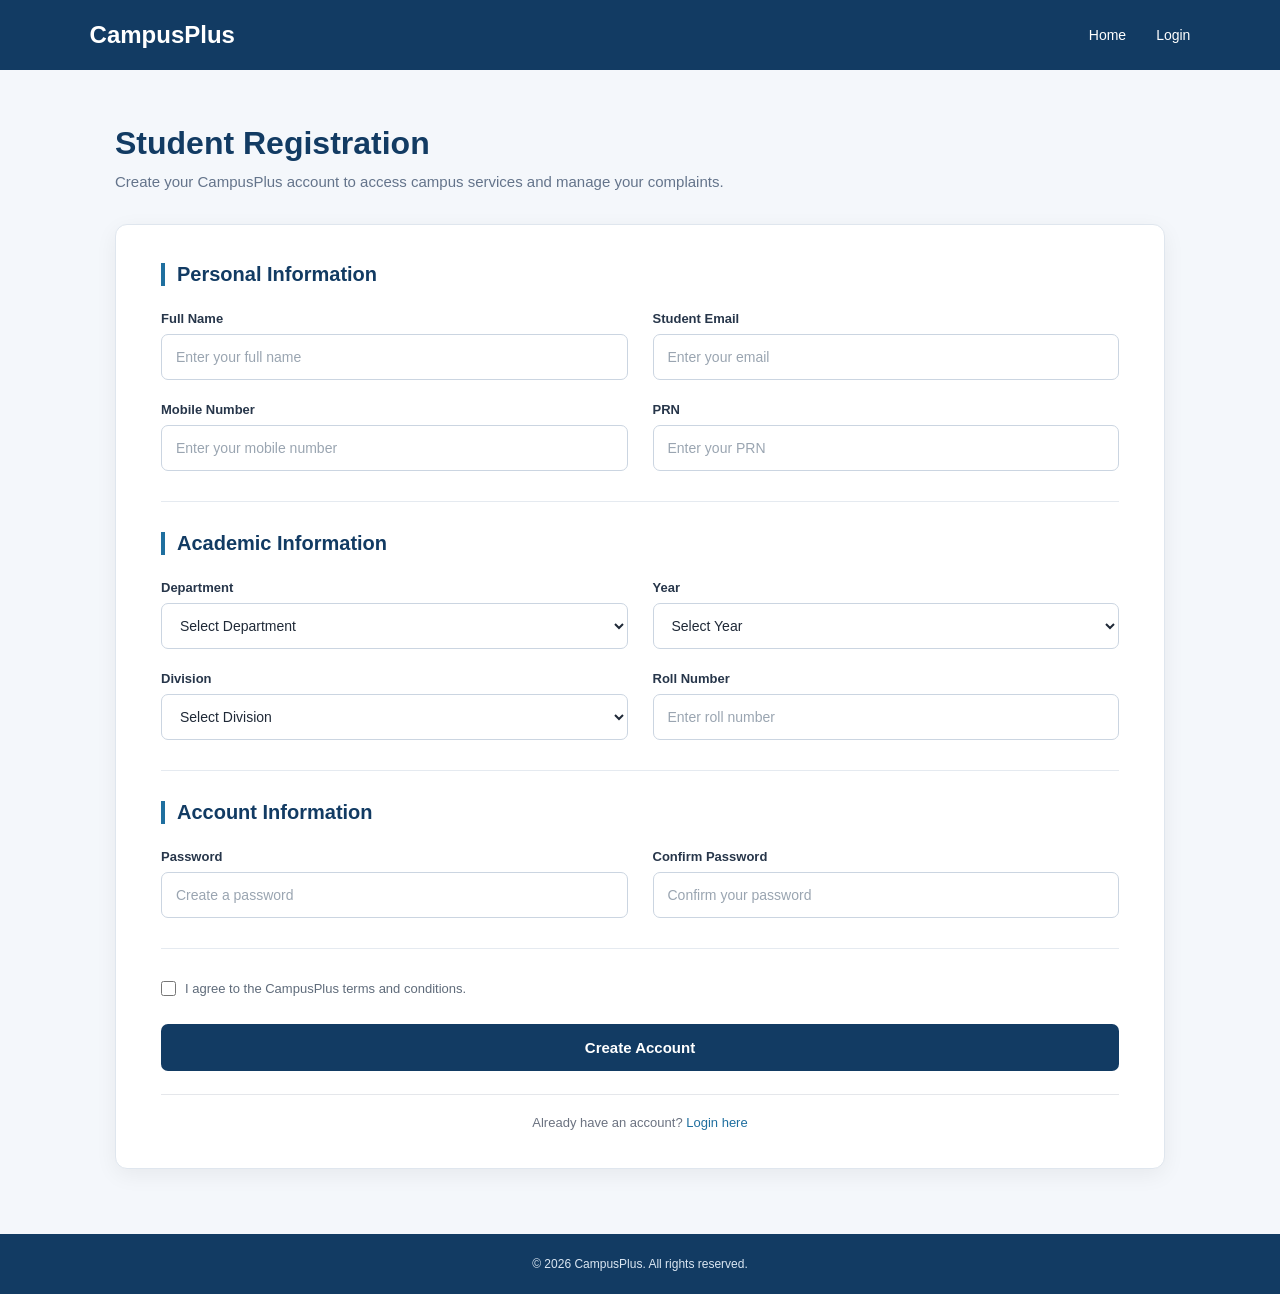
==== frontend/pages/registration.html @ e2291cc0 "added frontend files" ====
<!DOCTYPE html>
<html lang="en">

<head>
    <meta charset="UTF-8">

    <!-- Responsive Design -->
    <meta name="viewport" content="width=device-width, initial-scale=1.0">

    <title>Student Registration | CampusPlus</title>

    <!-- Common CSS -->
    <link rel="stylesheet" href="../css/style.css">

    <!-- Registration Page CSS -->
    <link rel="stylesheet" href="../css/registration.css">
</head>

<body>

    <!-- ================================
         HEADER
         ================================ -->

    <header class="header">
        <div class="header-container">

            <!-- Logo -->
            <div class="logo">
                <h2>CampusPlus</h2>
            </div>

            <!-- Navigation -->
            <nav>
                <ul class="nav-links">
                    <li>
                        <a href="../index.html">Home</a>
                    </li>

                    <li>
                        <a href="login.html">Login</a>
                    </li>
                </ul>
            </nav>

        </div>
    </header>


    <!-- ================================
         REGISTRATION SECTION
         ================================ -->

    <main class="registration-section">

        <div class="registration-container">

            <!-- Page Heading -->
            <div class="registration-heading">
                <h1>Student Registration</h1>

                <p>
                    Create your CampusPlus account to access
                    campus services and manage your complaints.
                </p>
            </div>


            <!-- Registration Form -->
            <div class="registration-card">

                <form id="registrationForm">


                    <!-- ================================
                         PERSONAL INFORMATION
                         ================================ -->

                    <div class="form-section">

                        <h2>Personal Information</h2>

                        <div class="form-row">

                            <!-- Full Name -->
                            <div class="form-group">
                                <label for="fullName">
                                    Full Name
                                </label>

                                <input
                                    type="text"
                                    id="fullName"
                                    name="fullName"
                                    placeholder="Enter your full name"
                                    required
                                >
                            </div>


                            <!-- Email -->
                            <div class="form-group">
                                <label for="email">
                                    Student Email
                                </label>

                                <input
                                    type="email"
                                    id="email"
                                    name="email"
                                    placeholder="Enter your email"
                                    required
                                >
                            </div>

                        </div>


                        <div class="form-row">

                            <!-- Mobile Number -->
                            <div class="form-group">
                                <label for="mobile">
                                    Mobile Number
                                </label>

                                <input
                                    type="tel"
                                    id="mobile"
                                    name="mobile"
                                    placeholder="Enter your mobile number"
                                    maxlength="10"
                                    required
                                >
                            </div>


                            <!-- Student ID -->
                            <div class="form-group">
                                <label for="PRN">
                                    PRN
                                </label>

                                <input
                                    type="text"
                                    id="studentId"
                                    name="studentId"
                                    placeholder="Enter your PRN"
                                    required
                                >
                            </div>

                        </div>

                    </div>


                    <!-- ================================
                         ACADEMIC INFORMATION
                         ================================ -->

                    <div class="form-section">

                        <h2>Academic Information</h2>

                        <div class="form-row">

                            <!-- Department -->
                            <div class="form-group">
                                <label for="department">
                                    Department
                                </label>

                                <select
                                    id="department"
                                    name="department"
                                    required
                                >
                                    <option value="">
                                        Select Department
                                    </option>

                                    <option value="computer">
                                        Computer Engineering
                                    </option>

                                    <option value="Computer Science & Engineering (Data Science)">
                                        Computer Science & Engineering (Data Science)
                                    </option>

                                    <option value="ai-ds">
                                        Artificial Intelligence & Data Science
                                    </option>

                                    <option value="mechanical">
                                        Mechanical Engineering
                                    </option>

                                    <option value="civil">
                                        Civil Engineering
                                    </option>

                                    <option value="electrical">
                                        Electrical Engineering
                                    </option>

                                    <option value="Electronics and Telecommunication">
                                        Electronics and Telecommunication 
                                    </option>

                                    <option value="Information Technology">
                                        Information Technology
                                    </option>

                                    <option value="Artificial Intelligence and Machine Learning">
                                        Artificial Intelligence and Machine Learning
                                    </option>

                                    <option value="Applied Science and Humanities">
                                        Applied Science and Humanities
                                    </option>

                                </select>
                            </div>


                            <!-- Year -->
                            <div class="form-group">
                                <label for="year">
                                    Year
                                </label>

                                <select
                                    id="year"
                                    name="year"
                                    required
                                >
                                    <option value="">
                                        Select Year
                                    </option>

                                    <option value="first">
                                        First Year
                                    </option>

                                    <option value="second">
                                        Second Year
                                    </option>

                                    <option value="third">
                                        Third Year
                                    </option>

                                    <option value="fourth">
                                        Fourth Year
                                    </option>
                                </select>
                            </div>

                        </div>


                        <div class="form-row">

                            <!-- Division -->
                            <div class="form-group">
                                <label for="division">
                                    Division
                                </label>

                                <select
                                    id="division"
                                    name="division"
                                    required
                                >
                                    <option value="">
                                        Select Division
                                    </option>

                                    <option value="A">
                                        A
                                    </option>

                                    <option value="B">
                                        B
                                    </option>

                                    <option value="C">
                                        C
                                    </option>

                            
                                </select>
                            </div>


                            <!-- Roll Number -->
                            <div class="form-group">
                                <label for="rollNumber">
                                    Roll Number
                                </label>

                                <input
                                    type="number"
                                    id="rollNumber"
                                    name="rollNumber"
                                    placeholder="Enter roll number"
                                    min="1"
                                    required
                                >
                            </div>

                        </div>

                    </div>


                    <!-- ================================
                         ACCOUNT INFORMATION
                         ================================ -->

                    <div class="form-section">

                        <h2>Account Information</h2>

                        <div class="form-row">

                            <!-- Password -->
                            <div class="form-group">
                                <label for="password">
                                    Password
                                </label>

                                <input
                                    type="password"
                                    id="password"
                                    name="password"
                                    placeholder="Create a password"
                                    required
                                >
                            </div>


                            <!-- Confirm Password -->
                            <div class="form-group">
                                <label for="confirmPassword">
                                    Confirm Password
                                </label>

                                <input
                                    type="password"
                                    id="confirmPassword"
                                    name="confirmPassword"
                                    placeholder="Confirm your password"
                                    required
                                >
                            </div>

                        </div>

                    </div>


                    <!-- ================================
                         TERMS
                         ================================ -->

                    <div class="terms-group">

                        <label class="checkbox-label">

                            <input
                                type="checkbox"
                                id="terms"
                                name="terms"
                                required
                            >

                            <span>
                                I agree to the CampusPlus terms
                                and conditions.
                            </span>

                        </label>

                    </div>


                    <!-- ================================
                         SUBMIT BUTTON
                         ================================ -->

                    <div class="form-submit">

                        <button
                            type="submit"
                            class="btn-primary"
                        >
                            Create Account
                        </button>

                    </div>


                    <!-- Login Link -->

                    <p class="login-link">
                        Already have an account?
                        <a href="login.html">Login here</a>
                    </p>

                </form>

            </div>

        </div>

    </main>


    <!-- ================================
         FOOTER
         ================================ -->

    <footer class="footer">

        <p>
            &copy; 2026 CampusPlus. All rights reserved.
        </p>

    </footer>


    <!-- Registration JavaScript -->
    <script src="../js/registration.js"></script>

</body>

</html>
---- frontend/css/registration.css ----
* {
    margin: 0;
    padding: 0;
    box-sizing: border-box;
}

body {
    min-height: 100vh;
    background: #f4f7fb;
    color: #1f2937;
    font-family: "Roboto", sans-serif;
}

/* ================================
   HEADER
   ================================ */

.header {
    height: 70px;
    background: #123b63;
}

.header-container {
    width: 86%;
    height: 100%;
    margin: auto;
    display: flex;
    align-items: center;
    justify-content: space-between;
}

.logo h2 {
    color: white;
    font-family: "Poppins", sans-serif;
    font-size: 24px;
    font-weight: 700;
}

.nav-links {
    display: flex;
    align-items: center;
    gap: 30px;
    list-style: none;
    margin: 0;
    padding: 0;
}

.nav-links a {
    color: white;
    text-decoration: none;
    font-family: "Poppins", sans-serif;
    font-size: 14px;
    font-weight: 500;
}

.nav-links a:hover {
    text-decoration: underline;
}

/* ================================
   REGISTRATION SECTION
   ================================ */

.registration-section {
    padding: 55px 20px 65px;
}

.registration-container {
    width: 90%;
    max-width: 1050px;
    margin: auto;
}

/* Page Heading */

.registration-heading {
    margin-bottom: 30px;
}

.registration-heading h1 {
    color: #123b63;
    font-family: "Poppins", sans-serif;
    font-size: 32px;
    font-weight: 700;
    margin-bottom: 8px;
}

.registration-heading p {
    max-width: 650px;
    color: #64748b;
    font-size: 15px;
    line-height: 1.6;
}

/* ================================
   REGISTRATION CARD
   ================================ */

.registration-card {
    width: 100%;
    background: white;
    border: 1px solid #dfe6ee;
    border-radius: 12px;
    padding: 38px 45px;
    box-shadow: 0 6px 22px rgba(0, 0, 0, 0.06);
}

/* ================================
   FORM SECTIONS
   ================================ */

.form-section {
    padding-bottom: 30px;
    margin-bottom: 30px;
    border-bottom: 1px solid #e5eaf0;
}

.form-section:last-of-type {
    margin-bottom: 25px;
}

.form-section h2 {
    color: #123b63;
    font-family: "Poppins", sans-serif;
    font-size: 20px;
    font-weight: 600;
    margin-bottom: 25px;
    padding-left: 12px;
    border-left: 4px solid #1f6f9f;
}

/* Two-column rows */

.form-row {
    display: grid;
    grid-template-columns: 1fr 1fr;
    gap: 25px;
    margin-bottom: 22px;
}

.form-row:last-child {
    margin-bottom: 0;
}

/* ================================
   FORM FIELDS
   ================================ */

.form-group {
    display: flex;
    flex-direction: column;
}

.form-group label {
    color: #27364a;
    font-family: "Poppins", sans-serif;
    font-size: 13px;
    font-weight: 600;
    margin-bottom: 8px;
}

.form-group input,
.form-group select {
    width: 100%;
    height: 46px;
    padding: 0 14px;
    border: 1px solid #cbd5e1;
    border-radius: 7px;
    background: white;
    color: #1f2937;
    font-family: "Roboto", sans-serif;
    font-size: 14px;
    outline: none;
    transition: border-color 0.2s ease;
}

.form-group input::placeholder {
    color: #9aa5b1;
}

.form-group input:focus,
.form-group select:focus {
    border-color: #1f6f9f;
}

/* ================================
   TERMS
   ================================ */

.terms-group {
    margin: 5px 0 25px;
}

.checkbox-label {
    display: flex;
    align-items: center;
    gap: 9px;
    color: #5f6b7a;
    font-size: 13px;
    line-height: 1.5;
    cursor: pointer;
}

.checkbox-label input {
    width: 15px;
    height: 15px;
    cursor: pointer;
}

/* ================================
   SUBMIT BUTTON
   ================================ */

.form-submit {
    margin-top: 5px;
}

.btn-primary {
    width: 100%;
    height: 47px;
    border: none;
    border-radius: 7px;
    background: #123b63;
    color: white;
    font-family: "Poppins", sans-serif;
    font-size: 15px;
    font-weight: 600;
    cursor: pointer;
    transition: background 0.2s ease;
}

.btn-primary:hover {
    background: #0d2f4f;
}

/* ================================
   LOGIN LINK
   ================================ */

.login-link {
    text-align: center;
    margin-top: 23px;
    padding-top: 20px;
    border-top: 1px solid #e5e7eb;
    color: #6b7280;
    font-size: 13px;
}

.login-link a {
    color: #1f6f9f;
    text-decoration: none;
    font-weight: 500;
}

.login-link a:hover {
    text-decoration: underline;
}

/* ================================
   FOOTER
   ================================ */

.footer {
    min-height: 60px;
    display: flex;
    justify-content: center;
    align-items: center;
    background: #123b63;
    color: #dbe7f3;
    font-size: 12px;
    text-align: center;
}

/* ================================
   RESPONSIVE
   ================================ */

@media (max-width: 700px) {

    .registration-section {
        padding: 40px 15px;
    }

    .registration-container {
        width: 100%;
    }

    .registration-heading h1 {
        font-size: 27px;
    }

    .registration-card {
        padding: 30px 25px;
    }

    .form-row {
        grid-template-columns: 1fr;
        gap: 20px;
        margin-bottom: 20px;
    }

    .header-container {
        width: 90%;
    }

    .nav-links {
        gap: 18px;
    }
}

@media (max-width: 450px) {

    .header {
        height: 65px;
    }

    .logo h2 {
        font-size: 21px;
    }

    .nav-links {
        gap: 12px;
    }

    .nav-links a {
        font-size: 13px;
    }

    .registration-heading h1 {
        font-size: 24px;
    }

    .registration-card {
        padding: 25px 18px;
    }

    .form-section h2 {
        font-size: 18px;
    }
}
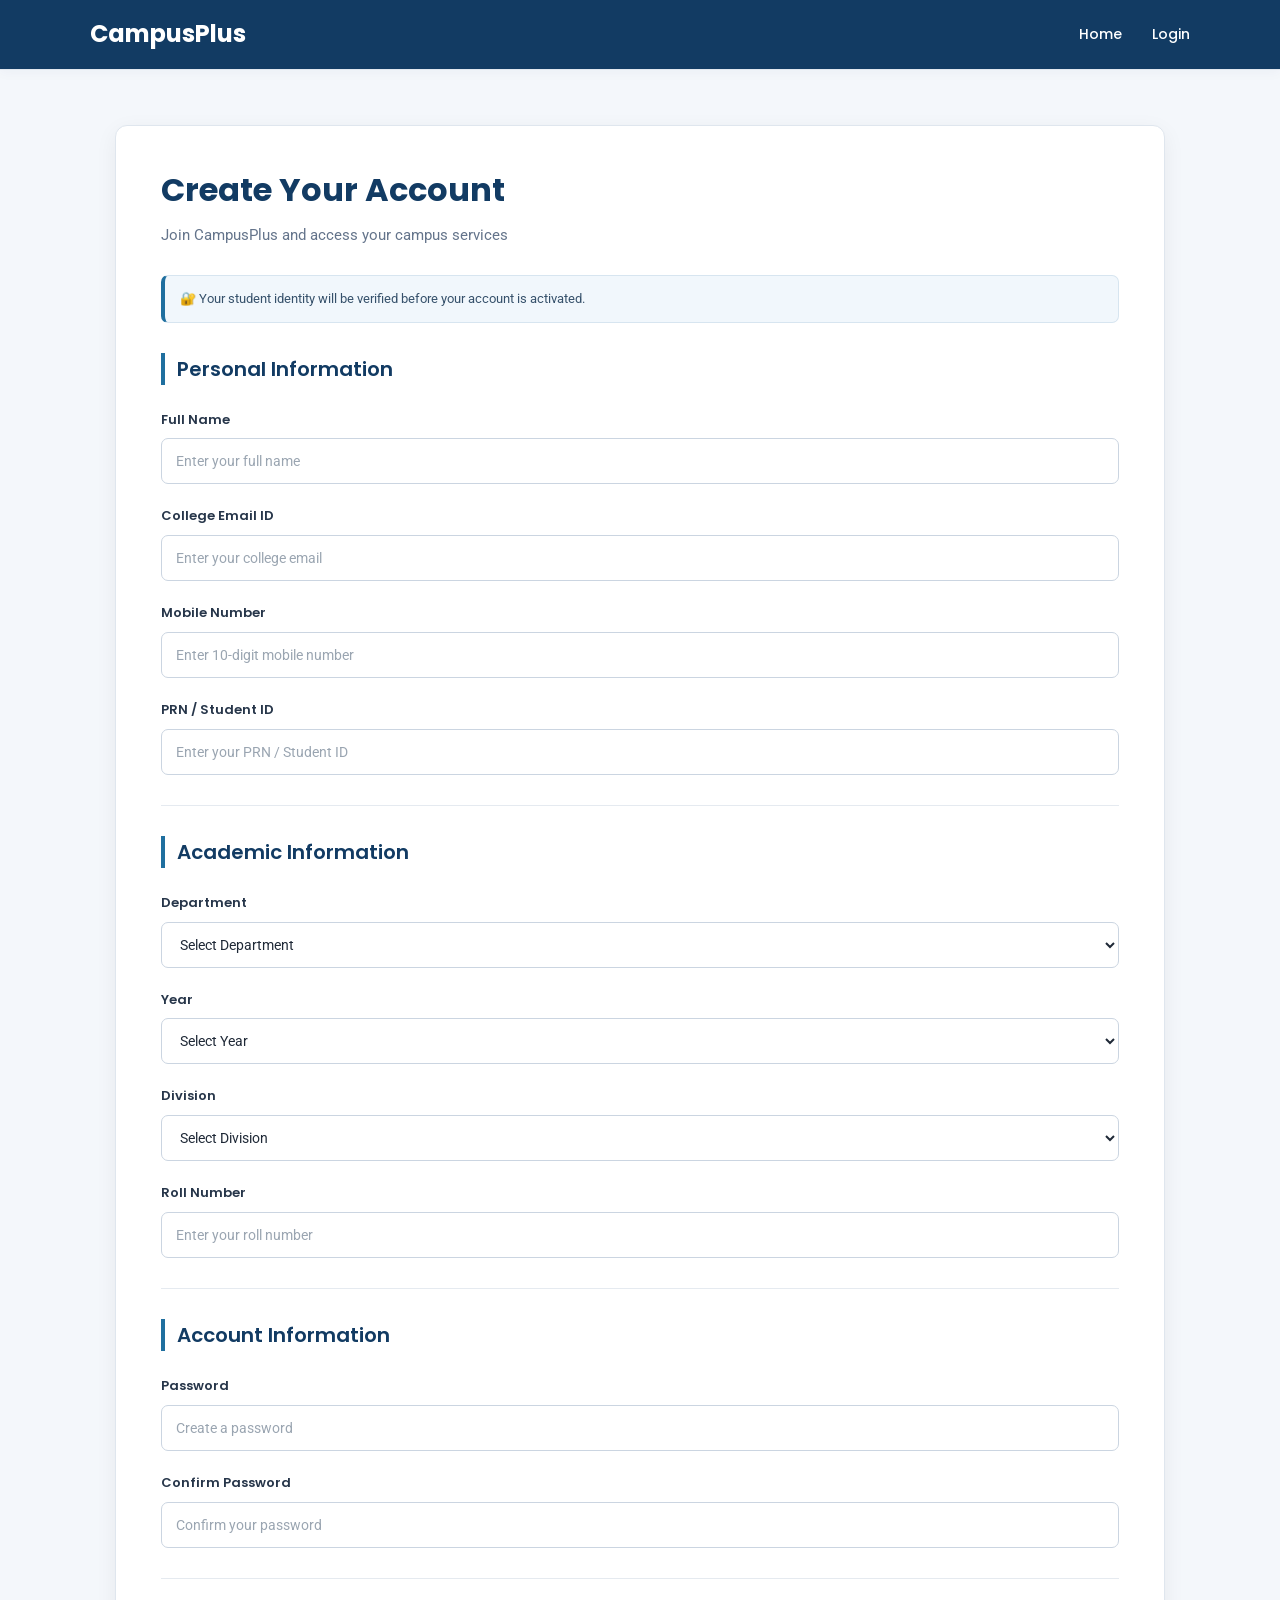
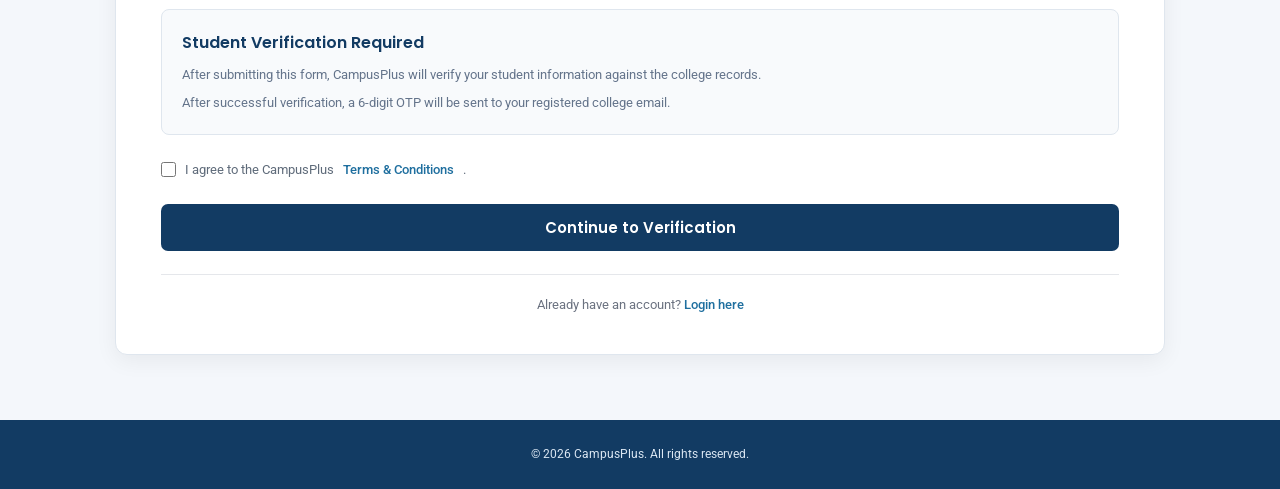
==== commit 59805903: "Updated verification" ====
--- a/frontend/pages/registration.html
+++ b/frontend/pages/registration.html
@@ -1,439 +1,316 @@
+
 <!DOCTYPE html>
 <html lang="en">
 
 <head>
     <meta charset="UTF-8">
-
-    <!-- Responsive Design -->
     <meta name="viewport" content="width=device-width, initial-scale=1.0">
 
-    <title>Student Registration | CampusPlus</title>
-
-    <!-- Common CSS -->
+    <title>Registration | CampusPlus</title>
+
     <link rel="stylesheet" href="../css/style.css">
-
-    <!-- Registration Page CSS -->
     <link rel="stylesheet" href="../css/registration.css">
+
+    <link
+        href="https://fonts.googleapis.com/css2?family=Poppins:wght@400;500;600;700&family=Roboto:wght@400;500&display=swap"
+        rel="stylesheet">
 </head>
 
 <body>
 
-    <!-- ================================
-         HEADER
-         ================================ -->
-
+    <!-- Header -->
     <header class="header">
-        <div class="header-container">
-
-            <!-- Logo -->
-            <div class="logo">
-                <h2>CampusPlus</h2>
+        <div class="logo">
+            <a href="home.html">CampusPlus</a>
+        </div>
+
+        <nav>
+            <a href="home.html">Home</a>
+            <a href="login.html">Login</a>
+        </nav>
+    </header>
+
+
+    <!-- Registration Section -->
+    <main class="registration-container">
+
+        <div class="registration-card">
+
+            <div class="registration-header">
+                <h1>Create Your Account</h1>
+                <p>Join CampusPlus and access your campus services</p>
             </div>
 
-            <!-- Navigation -->
-            <nav>
-                <ul class="nav-links">
-                    <li>
-                        <a href="../index.html">Home</a>
-                    </li>
-
-                    <li>
-                        <a href="login.html">Login</a>
-                    </li>
-                </ul>
-            </nav>
+            <div class="verification-note">
+                🔐 Your student identity will be verified before your account is activated.
+            </div>
+
+
+            <form id="registrationForm">
+
+                <!-- Personal Information -->
+                <section class="form-section">
+
+                    <h2>Personal Information</h2>
+
+                    <div class="form-group">
+                        <label for="fullName">Full Name</label>
+                        <input
+                            type="text"
+                            id="fullName"
+                            name="fullName"
+                            placeholder="Enter your full name"
+                            required>
+                    </div>
+
+                    <div class="form-group">
+                        <label for="email">College Email ID</label>
+                        <input
+                            type="email"
+                            id="email"
+                            name="email"
+                            placeholder="Enter your college email"
+                            required>
+                    </div>
+
+                    <div class="form-group">
+                        <label for="mobile">Mobile Number</label>
+                        <input
+                            type="tel"
+                            id="mobile"
+                            name="mobile"
+                            maxlength="10"
+                            pattern="[0-9]{10}"
+                            placeholder="Enter 10-digit mobile number"
+                            required>
+                    </div>
+
+                    <div class="form-group">
+                        <label for="studentId">PRN / Student ID</label>
+                        <input
+                            type="text"
+                            id="studentId"
+                            name="studentId"
+                            placeholder="Enter your PRN / Student ID"
+                            required>
+                    </div>
+
+                </section>
+
+
+                <!-- Academic Information -->
+                <section class="form-section">
+
+                    <h2>Academic Information</h2>
+
+                    <div class="form-group">
+                        <label for="department">Department</label>
+
+                        <select id="department" name="department" required>
+
+                            <option value="">Select Department</option>
+
+                            <option value="computer">
+                                Computer Engineering
+                            </option>
+
+                            <option value="Computer Science & Engineering (Data Science)">
+                                Computer Science & Engineering (Data Science)
+                            </option>
+
+                            <option value="ai-ds">
+                                Artificial Intelligence & Data Science
+                            </option>
+
+                            <option value="mechanical">
+                                Mechanical Engineering
+                            </option>
+
+                            <option value="civil">
+                                Civil Engineering
+                            </option>
+
+                            <option value="electrical">
+                                Electrical Engineering
+                            </option>
+
+                            <option value="Electronics and Telecommunication">
+                                Electronics and Telecommunication
+                            </option>
+
+                            <option value="Information Technology">
+                                Information Technology
+                            </option>
+
+                            <option value="Artificial Intelligence and Machine Learning">
+                                Artificial Intelligence and Machine Learning
+                            </option>
+
+                            <option value="Applied Science and Humanities">
+                                Applied Science and Humanities
+                            </option>
+
+                        </select>
+                    </div>
+
+
+                    <div class="form-group">
+                        <label for="year">Year</label>
+
+                        <select id="year" name="year" required>
+
+                            <option value="">Select Year</option>
+                            <option value="first">First Year</option>
+                            <option value="second">Second Year</option>
+                            <option value="third">Third Year</option>
+                            <option value="fourth">Fourth Year</option>
+
+                        </select>
+                    </div>
+
+
+                    <div class="form-group">
+                        <label for="division">Division</label>
+
+                        <select id="division" name="division" required>
+
+                            <option value="">Select Division</option>
+                            <option value="A">A</option>
+                            <option value="B">B</option>
+                            <option value="C">C</option>
+
+                        </select>
+                    </div>
+
+
+                    <div class="form-group">
+                        <label for="rollNumber">Roll Number</label>
+
+                        <input
+                            type="number"
+                            id="rollNumber"
+                            name="rollNumber"
+                            placeholder="Enter your roll number"
+                            required>
+
+                    </div>
+
+                </section>
+
+
+                <!-- Account Information -->
+                <section class="form-section">
+
+                    <h2>Account Information</h2>
+
+                    <div class="form-group">
+
+                        <label for="password">Password</label>
+
+                        <input
+                            type="password"
+                            id="password"
+                            name="password"
+                            minlength="8"
+                            placeholder="Create a password"
+                            required>
+
+                    </div>
+
+
+                    <div class="form-group">
+
+                        <label for="confirmPassword">Confirm Password</label>
+
+                        <input
+                            type="password"
+                            id="confirmPassword"
+                            name="confirmPassword"
+                            minlength="8"
+                            placeholder="Confirm your password"
+                            required>
+
+                    </div>
+
+                </section>
+
+
+                <!-- Verification Information -->
+                <div class="verification-info">
+
+                    <h3>Student Verification Required</h3>
+
+                    <p>
+                        After submitting this form, CampusPlus will verify
+                        your student information against the college records.
+                    </p>
+
+                    <p>
+                        After successful verification, a 6-digit OTP will be
+                        sent to your registered college email.
+                    </p>
+
+                </div>
+
+
+                <!-- Terms -->
+                <div class="terms">
+
+                    <label>
+
+                        <input
+                            type="checkbox"
+                            id="terms"
+                            required>
+
+                        I agree to the CampusPlus
+                        <a href="#">Terms & Conditions</a>.
+
+                    </label>
+
+                </div>
+
+
+                <!-- Submit -->
+                <button
+                    type="submit"
+                    class="btn-primary">
+
+                    Continue to Verification
+
+                </button>
+
+
+                <p class="login-link">
+
+                    Already have an account?
+
+                    <a href="login.html">
+                        Login here
+                    </a>
+
+                </p>
+
+            </form>
 
         </div>
-    </header>
-
-
-    <!-- ================================
-         REGISTRATION SECTION
-         ================================ -->
-
-    <main class="registration-section">
-
-        <div class="registration-container">
-
-            <!-- Page Heading -->
-            <div class="registration-heading">
-                <h1>Student Registration</h1>
-
-                <p>
-                    Create your CampusPlus account to access
-                    campus services and manage your complaints.
-                </p>
-            </div>
-
-
-            <!-- Registration Form -->
-            <div class="registration-card">
-
-                <form id="registrationForm">
-
-
-                    <!-- ================================
-                         PERSONAL INFORMATION
-                         ================================ -->
-
-                    <div class="form-section">
-
-                        <h2>Personal Information</h2>
-
-                        <div class="form-row">
-
-                            <!-- Full Name -->
-                            <div class="form-group">
-                                <label for="fullName">
-                                    Full Name
-                                </label>
-
-                                <input
-                                    type="text"
-                                    id="fullName"
-                                    name="fullName"
-                                    placeholder="Enter your full name"
-                                    required
-                                >
-                            </div>
-
-
-                            <!-- Email -->
-                            <div class="form-group">
-                                <label for="email">
-                                    Student Email
-                                </label>
-
-                                <input
-                                    type="email"
-                                    id="email"
-                                    name="email"
-                                    placeholder="Enter your email"
-                                    required
-                                >
-                            </div>
-
-                        </div>
-
-
-                        <div class="form-row">
-
-                            <!-- Mobile Number -->
-                            <div class="form-group">
-                                <label for="mobile">
-                                    Mobile Number
-                                </label>
-
-                                <input
-                                    type="tel"
-                                    id="mobile"
-                                    name="mobile"
-                                    placeholder="Enter your mobile number"
-                                    maxlength="10"
-                                    required
-                                >
-                            </div>
-
-
-                            <!-- Student ID -->
-                            <div class="form-group">
-                                <label for="PRN">
-                                    PRN
-                                </label>
-
-                                <input
-                                    type="text"
-                                    id="studentId"
-                                    name="studentId"
-                                    placeholder="Enter your PRN"
-                                    required
-                                >
-                            </div>
-
-                        </div>
-
-                    </div>
-
-
-                    <!-- ================================
-                         ACADEMIC INFORMATION
-                         ================================ -->
-
-                    <div class="form-section">
-
-                        <h2>Academic Information</h2>
-
-                        <div class="form-row">
-
-                            <!-- Department -->
-                            <div class="form-group">
-                                <label for="department">
-                                    Department
-                                </label>
-
-                                <select
-                                    id="department"
-                                    name="department"
-                                    required
-                                >
-                                    <option value="">
-                                        Select Department
-                                    </option>
-
-                                    <option value="computer">
-                                        Computer Engineering
-                                    </option>
-
-                                    <option value="Computer Science & Engineering (Data Science)">
-                                        Computer Science & Engineering (Data Science)
-                                    </option>
-
-                                    <option value="ai-ds">
-                                        Artificial Intelligence & Data Science
-                                    </option>
-
-                                    <option value="mechanical">
-                                        Mechanical Engineering
-                                    </option>
-
-                                    <option value="civil">
-                                        Civil Engineering
-                                    </option>
-
-                                    <option value="electrical">
-                                        Electrical Engineering
-                                    </option>
-
-                                    <option value="Electronics and Telecommunication">
-                                        Electronics and Telecommunication 
-                                    </option>
-
-                                    <option value="Information Technology">
-                                        Information Technology
-                                    </option>
-
-                                    <option value="Artificial Intelligence and Machine Learning">
-                                        Artificial Intelligence and Machine Learning
-                                    </option>
-
-                                    <option value="Applied Science and Humanities">
-                                        Applied Science and Humanities
-                                    </option>
-
-                                </select>
-                            </div>
-
-
-                            <!-- Year -->
-                            <div class="form-group">
-                                <label for="year">
-                                    Year
-                                </label>
-
-                                <select
-                                    id="year"
-                                    name="year"
-                                    required
-                                >
-                                    <option value="">
-                                        Select Year
-                                    </option>
-
-                                    <option value="first">
-                                        First Year
-                                    </option>
-
-                                    <option value="second">
-                                        Second Year
-                                    </option>
-
-                                    <option value="third">
-                                        Third Year
-                                    </option>
-
-                                    <option value="fourth">
-                                        Fourth Year
-                                    </option>
-                                </select>
-                            </div>
-
-                        </div>
-
-
-                        <div class="form-row">
-
-                            <!-- Division -->
-                            <div class="form-group">
-                                <label for="division">
-                                    Division
-                                </label>
-
-                                <select
-                                    id="division"
-                                    name="division"
-                                    required
-                                >
-                                    <option value="">
-                                        Select Division
-                                    </option>
-
-                                    <option value="A">
-                                        A
-                                    </option>
-
-                                    <option value="B">
-                                        B
-                                    </option>
-
-                                    <option value="C">
-                                        C
-                                    </option>
-
-                            
-                                </select>
-                            </div>
-
-
-                            <!-- Roll Number -->
-                            <div class="form-group">
-                                <label for="rollNumber">
-                                    Roll Number
-                                </label>
-
-                                <input
-                                    type="number"
-                                    id="rollNumber"
-                                    name="rollNumber"
-                                    placeholder="Enter roll number"
-                                    min="1"
-                                    required
-                                >
-                            </div>
-
-                        </div>
-
-                    </div>
-
-
-                    <!-- ================================
-                         ACCOUNT INFORMATION
-                         ================================ -->
-
-                    <div class="form-section">
-
-                        <h2>Account Information</h2>
-
-                        <div class="form-row">
-
-                            <!-- Password -->
-                            <div class="form-group">
-                                <label for="password">
-                                    Password
-                                </label>
-
-                                <input
-                                    type="password"
-                                    id="password"
-                                    name="password"
-                                    placeholder="Create a password"
-                                    required
-                                >
-                            </div>
-
-
-                            <!-- Confirm Password -->
-                            <div class="form-group">
-                                <label for="confirmPassword">
-                                    Confirm Password
-                                </label>
-
-                                <input
-                                    type="password"
-                                    id="confirmPassword"
-                                    name="confirmPassword"
-                                    placeholder="Confirm your password"
-                                    required
-                                >
-                            </div>
-
-                        </div>
-
-                    </div>
-
-
-                    <!-- ================================
-                         TERMS
-                         ================================ -->
-
-                    <div class="terms-group">
-
-                        <label class="checkbox-label">
-
-                            <input
-                                type="checkbox"
-                                id="terms"
-                                name="terms"
-                                required
-                            >
-
-                            <span>
-                                I agree to the CampusPlus terms
-                                and conditions.
-                            </span>
-
-                        </label>
-
-                    </div>
-
-
-                    <!-- ================================
-                         SUBMIT BUTTON
-                         ================================ -->
-
-                    <div class="form-submit">
-
-                        <button
-                            type="submit"
-                            class="btn-primary"
-                        >
-                            Create Account
-                        </button>
-
-                    </div>
-
-
-                    <!-- Login Link -->
-
-                    <p class="login-link">
-                        Already have an account?
-                        <a href="login.html">Login here</a>
-                    </p>
-
-                </form>
-
-            </div>
-
-        </div>
 
     </main>
 
 
-    <!-- ================================
-         FOOTER
-         ================================ -->
-
+    <!-- Footer -->
     <footer class="footer">
 
         <p>
-            &copy; 2026 CampusPlus. All rights reserved.
+            © 2026 CampusPlus. All rights reserved.
         </p>
 
     </footer>
 
 
-    <!-- Registration JavaScript -->
     <script src="../js/registration.js"></script>
 
 </body>
 
-</html>+</html>
+
--- a/frontend/css/style.css
+++ b/frontend/css/style.css
@@ -0,0 +1,726 @@
+/* =========================================================
+   CAMPUSPLUS - HOME PAGE
+   Theme: Professional + Clean + Attractive
+   Poppins = Headings
+   Roboto = Normal Text
+   ========================================================= */
+
+@import url('https://fonts.googleapis.com/css2?family=Poppins:wght@400;500;600;700&family=Roboto:wght@400;500&display=swap');
+
+
+/* =========================================================
+   RESET
+   ========================================================= */
+
+* {
+    margin: 0;
+    padding: 0;
+    box-sizing: border-box;
+}
+
+
+html {
+    scroll-behavior: smooth;
+}
+
+
+body {
+    font-family: "Roboto", sans-serif;
+
+    background: #f4f7fb;
+
+    color: #27364a;
+
+    line-height: 1.6;
+}
+
+
+a {
+    text-decoration: none;
+    color: inherit;
+}
+
+
+button {
+    font-family: "Roboto", sans-serif;
+    cursor: pointer;
+}
+
+
+/* =========================================================
+   HEADER
+   ========================================================= */
+
+.header {
+    position: sticky;
+
+    top: 0;
+
+    z-index: 100;
+
+    width: 100%;
+
+    background: #ffffff;
+
+    border-bottom: 1px solid #e1e7ef;
+
+    box-shadow: 0 2px 12px rgba(18, 59, 99, 0.04);
+}
+
+
+.header-container {
+    width: 90%;
+
+    max-width: 1200px;
+
+    min-height: 72px;
+
+    margin: 0 auto;
+
+    display: flex;
+
+    align-items: center;
+
+    justify-content: space-between;
+}
+
+
+/* =========================================================
+   LOGO
+   ========================================================= */
+
+.header .logo {
+    display: flex;
+
+    align-items: center;
+
+    gap: 9px;
+}
+
+
+.header .logo h2 {
+    color: #2563eb;
+
+    font-family: "Poppins", sans-serif;
+
+    font-size: 25px;
+
+    font-weight: 700;
+
+    letter-spacing: -0.5px;
+}
+
+
+/* =========================================================
+   NAVIGATION
+   ========================================================= */
+
+.navbar {
+    display: flex;
+
+    align-items: center;
+
+    gap: 30px;
+}
+
+
+.navbar a {
+    position: relative;
+
+    color: #374151;
+
+    font-family: "Poppins", sans-serif;
+
+    font-size: 14px;
+
+    font-weight: 500;
+
+    transition: color 0.2s ease;
+}
+
+
+.navbar a:hover {
+    color: #2563eb;
+}
+
+
+/* Navigation underline */
+
+.navbar a:not(.nav-login)::after {
+    content: "";
+
+    position: absolute;
+
+    left: 0;
+    bottom: -7px;
+
+    width: 0;
+    height: 2px;
+
+    background: #2563eb;
+
+    transition: width 0.2s ease;
+}
+
+
+.navbar a:not(.nav-login):hover::after {
+    width: 100%;
+}
+
+
+/* =========================================================
+   LOGIN NAV BUTTON
+   ========================================================= */
+
+.navbar .nav-login {
+    padding: 9px 19px;
+
+    border-radius: 7px;
+
+    background: #123b63;
+
+    color: #ffffff;
+
+    transition:
+        background-color 0.2s ease,
+        transform 0.2s ease;
+}
+
+
+.navbar .nav-login:hover {
+    background: #0d2f4f;
+
+    color: #ffffff;
+
+    transform: translateY(-1px);
+}
+
+
+/* =========================================================
+   HERO SECTION
+   ========================================================= */
+
+.hero {
+    min-height: 590px;
+
+    display: flex;
+
+    align-items: center;
+
+    position: relative;
+
+    overflow: hidden;
+
+    background:
+        linear-gradient(
+            135deg,
+            #eef4fb 0%,
+            #f7f9fc 55%,
+            #edf4ff 100%
+        );
+}
+
+
+.hero::after {
+    content: "";
+
+    position: absolute;
+
+    width: 320px;
+    height: 320px;
+
+    right: -100px;
+    top: -100px;
+
+    border-radius: 50%;
+
+    background: #dce9fb;
+
+    opacity: 0.55;
+}
+
+
+.hero-content {
+    width: 90%;
+
+    max-width: 1200px;
+
+    margin: 0 auto;
+
+    position: relative;
+
+    z-index: 2;
+}
+
+
+/* =========================================================
+   HERO TEXT
+   ========================================================= */
+
+.welcome-text {
+    margin-bottom: 8px;
+
+    color: #2563eb;
+
+    font-family: "Poppins", sans-serif;
+
+    font-size: 13px;
+
+    font-weight: 600;
+
+    letter-spacing: 1.5px;
+}
+
+
+.hero h1 {
+    color: #123b63;
+
+    font-family: "Poppins", sans-serif;
+
+    font-size: clamp(42px, 6vw, 68px);
+
+    font-weight: 700;
+
+    line-height: 1.05;
+
+    letter-spacing: -1.5px;
+}
+
+
+.hero h2 {
+    margin-top: 10px;
+
+    color: #27364a;
+
+    font-family: "Poppins", sans-serif;
+
+    font-size: clamp(22px, 3vw, 32px);
+
+    font-weight: 600;
+}
+
+
+.hero-description {
+    max-width: 680px;
+
+    margin-top: 15px;
+
+    color: #667085;
+
+    font-size: 16px;
+
+    line-height: 1.8;
+}
+
+
+/* =========================================================
+   HERO BUTTONS
+   ========================================================= */
+
+.hero-buttons {
+    display: flex;
+
+    align-items: center;
+
+    gap: 13px;
+
+    margin-top: 28px;
+}
+
+
+.hero-buttons .btn {
+    display: inline-flex;
+
+    align-items: center;
+
+    justify-content: center;
+
+    min-height: 46px;
+
+    padding: 0 22px;
+
+    border-radius: 8px;
+
+    font-family: "Poppins", sans-serif;
+
+    font-size: 13px;
+
+    font-weight: 600;
+
+    transition:
+        background-color 0.2s ease,
+        color 0.2s ease,
+        transform 0.2s ease,
+        box-shadow 0.2s ease;
+}
+
+
+.hero-buttons .btn:hover {
+    transform: translateY(-2px);
+}
+
+
+/* Primary */
+
+.hero-buttons .btn-primary {
+    background: #2563eb;
+
+    color: #ffffff;
+
+    box-shadow: 0 5px 15px rgba(37, 99, 235, 0.18);
+}
+
+
+.hero-buttons .btn-primary:hover {
+    background: #1d4ed8;
+}
+
+
+/* Secondary */
+
+.hero-buttons .btn-secondary {
+    background: #ffffff;
+
+    color: #2563eb;
+
+    border: 1px solid #2563eb;
+}
+
+
+.hero-buttons .btn-secondary:hover {
+    background: #eef4ff;
+}
+
+
+/* =========================================================
+   ABOUT
+   ========================================================= */
+
+.about {
+    padding: 80px 0;
+
+    background: #ffffff;
+}
+
+
+.section-heading {
+    width: 90%;
+
+    max-width: 1200px;
+
+    margin: 0 auto 30px;
+}
+
+
+.section-heading > p {
+    margin-bottom: 6px;
+
+    color: #2563eb;
+
+    font-family: "Poppins", sans-serif;
+
+    font-size: 11px;
+
+    font-weight: 600;
+
+    letter-spacing: 1.2px;
+}
+
+
+.section-heading h2 {
+    color: #123b63;
+
+    font-family: "Poppins", sans-serif;
+
+    font-size: 30px;
+
+    font-weight: 700;
+
+    line-height: 1.3;
+}
+
+
+.about-content {
+    width: 90%;
+
+    max-width: 1200px;
+
+    margin: 0 auto;
+
+    display: grid;
+
+    grid-template-columns: 1fr 1fr;
+
+    gap: 25px;
+}
+
+
+.about-content p {
+    padding: 25px;
+
+    background: #f4f7fb;
+
+    border: 1px solid #e1e7ef;
+
+    border-radius: 11px;
+
+    color: #667085;
+
+    font-size: 15px;
+
+    line-height: 1.8;
+}
+
+
+/* =========================================================
+   FEATURES
+   ========================================================= */
+
+.features {
+    padding: 80px 0;
+
+    background: #f4f7fb;
+}
+
+
+.feature-container {
+    width: 90%;
+
+    max-width: 1200px;
+
+    margin: 0 auto;
+
+    display: grid;
+
+    grid-template-columns: repeat(4, 1fr);
+
+    gap: 20px;
+}
+
+
+.feature-card {
+    min-height: 240px;
+
+    padding: 25px;
+
+    background: #ffffff;
+
+    border: 1px solid #e1e7ef;
+
+    border-radius: 12px;
+
+    box-shadow: 0 5px 18px rgba(18, 59, 99, 0.04);
+
+    transition:
+        transform 0.2s ease,
+        box-shadow 0.2s ease,
+        border-color 0.2s ease;
+}
+
+
+.feature-card:hover {
+    transform: translateY(-5px);
+
+    border-color: #c9d9ef;
+
+    box-shadow: 0 10px 25px rgba(18, 59, 99, 0.08);
+}
+
+
+.feature-icon {
+    width: 45px;
+    height: 45px;
+
+    margin-bottom: 18px;
+
+    border-radius: 10px;
+
+    display: flex;
+
+    align-items: center;
+
+    justify-content: center;
+
+    background: #e8f0f8;
+
+    font-size: 20px;
+}
+
+
+.feature-card h3 {
+    margin-bottom: 8px;
+
+    color: #123b63;
+
+    font-family: "Poppins", sans-serif;
+
+    font-size: 17px;
+
+    font-weight: 600;
+}
+
+
+.feature-card p {
+    color: #6b7280;
+
+    font-size: 13px;
+
+    line-height: 1.7;
+}
+
+
+/* =========================================================
+   FOOTER
+   ========================================================= */
+
+.footer {
+    padding: 25px 0;
+
+    background: #123b63;
+
+    color: #dbe7f3;
+
+    text-align: center;
+}
+
+
+.footer p {
+    font-size: 12px;
+}
+
+
+/* =========================================================
+   RESPONSIVE TABLET
+   ========================================================= */
+
+@media (max-width: 1000px) {
+
+    .feature-container {
+        grid-template-columns: repeat(2, 1fr);
+    }
+
+}
+
+
+/* =========================================================
+   RESPONSIVE MOBILE
+   ========================================================= */
+
+@media (max-width: 768px) {
+
+    .header-container {
+        width: 92%;
+    }
+
+
+    .navbar {
+        gap: 14px;
+    }
+
+
+    .navbar a {
+        font-size: 12px;
+    }
+
+
+    .hero {
+        min-height: 520px;
+    }
+
+
+    .hero-content {
+        width: 92%;
+    }
+
+
+    .hero h1 {
+        font-size: 45px;
+    }
+
+
+    .hero h2 {
+        font-size: 23px;
+    }
+
+
+    .hero-description {
+        font-size: 14px;
+    }
+
+
+    .about-content {
+        width: 92%;
+
+        grid-template-columns: 1fr;
+    }
+
+
+    .section-heading {
+        width: 92%;
+    }
+
+
+    .feature-container {
+        width: 92%;
+
+        grid-template-columns: 1fr;
+    }
+
+}
+
+
+/* =========================================================
+   SMALL MOBILE
+   ========================================================= */
+
+@media (max-width: 480px) {
+
+    .header-container {
+        min-height: 65px;
+    }
+
+
+    .header .logo h2 {
+        font-size: 21px;
+    }
+
+
+    .navbar {
+        gap: 10px;
+    }
+
+
+    .navbar a:not(.nav-login) {
+        display: none;
+    }
+
+
+    .navbar .nav-login {
+        padding: 8px 14px;
+    }
+
+
+    .hero-buttons {
+        flex-direction: column;
+
+        align-items: flex-start;
+    }
+
+
+    .hero-buttons .btn {
+        width: 100%;
+        max-width: 220px;
+    }
+
+
+    .hero {
+        min-height: 560px;
+    }
+
+
+    .about,
+    .features {
+        padding: 60px 0;
+    }
+
+}
--- a/frontend/css/registration.css
+++ b/frontend/css/registration.css
@@ -1,3 +1,8 @@
+
+/* =========================================================
+   CAMPUSPLUS REGISTRATION PAGE
+   ========================================================= */
+
 * {
     margin: 0;
     padding: 0;
@@ -11,221 +16,344 @@
     font-family: "Roboto", sans-serif;
 }
 
-/* ================================
+
+/* =========================================================
    HEADER
-   ================================ */
+   ========================================================= */
 
 .header {
     height: 70px;
     background: #123b63;
-}
-
-.header-container {
-    width: 86%;
-    height: 100%;
-    margin: auto;
+
     display: flex;
     align-items: center;
-    justify-content: space-between;
-}
-
-.logo h2 {
-    color: white;
+
+    padding: 0 7%;
+}
+
+
+/* CampusPlus - Top Left */
+
+.header .logo {
+    display: flex;
+    align-items: center;
+}
+
+.header .logo a {
+    color: white !important;
+    text-decoration: none;
+
     font-family: "Poppins", sans-serif;
     font-size: 24px;
     font-weight: 700;
 }
 
-.nav-links {
+
+/* Home + Login - Top Right */
+
+.header nav {
+    margin-left: auto;
+
     display: flex;
     align-items: center;
     gap: 30px;
-    list-style: none;
-    margin: 0;
-    padding: 0;
-}
-
-.nav-links a {
-    color: white;
+}
+
+.header nav a {
+    color: white !important;
     text-decoration: none;
+
     font-family: "Poppins", sans-serif;
     font-size: 14px;
     font-weight: 500;
 }
 
-.nav-links a:hover {
+.header nav a:hover {
     text-decoration: underline;
 }
 
-/* ================================
+
+/* =========================================================
    REGISTRATION SECTION
-   ================================ */
-
-.registration-section {
-    padding: 55px 20px 65px;
-}
+   ========================================================= */
 
 .registration-container {
     width: 90%;
     max-width: 1050px;
-    margin: auto;
-}
-
-/* Page Heading */
-
-.registration-heading {
-    margin-bottom: 30px;
-}
-
-.registration-heading h1 {
+
+    margin: 0 auto;
+    padding: 55px 0 65px;
+}
+
+
+/* =========================================================
+   REGISTRATION CARD
+   ========================================================= */
+
+.registration-card {
+    width: 100%;
+
+    background: white;
+
+    border: 1px solid #dfe6ee;
+    border-radius: 12px;
+
+    padding: 38px 45px;
+
+    box-shadow: 0 6px 22px rgba(0, 0, 0, 0.06);
+}
+
+
+/* =========================================================
+   REGISTRATION HEADING
+   ========================================================= */
+
+.registration-header {
+    margin-bottom: 28px;
+}
+
+.registration-header h1 {
     color: #123b63;
+
     font-family: "Poppins", sans-serif;
     font-size: 32px;
     font-weight: 700;
+
     margin-bottom: 8px;
 }
 
-.registration-heading p {
+.registration-header p {
     max-width: 650px;
+
     color: #64748b;
+
     font-size: 15px;
     line-height: 1.6;
 }
 
-/* ================================
-   REGISTRATION CARD
-   ================================ */
-
-.registration-card {
-    width: 100%;
-    background: white;
-    border: 1px solid #dfe6ee;
-    border-radius: 12px;
-    padding: 38px 45px;
-    box-shadow: 0 6px 22px rgba(0, 0, 0, 0.06);
-}
-
-/* ================================
+
+/* =========================================================
+   VERIFICATION NOTE
+   ========================================================= */
+
+.verification-note {
+    background: #f1f7fc;
+
+    border: 1px solid #d7e5f0;
+    border-left: 4px solid #1f6f9f;
+
+    border-radius: 7px;
+
+    padding: 13px 15px;
+
+    margin-bottom: 30px;
+
+    color: #36516b;
+
+    font-size: 13px;
+    line-height: 1.5;
+}
+
+
+/* =========================================================
    FORM SECTIONS
-   ================================ */
+   ========================================================= */
 
 .form-section {
     padding-bottom: 30px;
     margin-bottom: 30px;
+
     border-bottom: 1px solid #e5eaf0;
-}
-
-.form-section:last-of-type {
-    margin-bottom: 25px;
 }
 
 .form-section h2 {
     color: #123b63;
+
     font-family: "Poppins", sans-serif;
     font-size: 20px;
     font-weight: 600;
+
     margin-bottom: 25px;
+
     padding-left: 12px;
+
     border-left: 4px solid #1f6f9f;
 }
 
-/* Two-column rows */
-
-.form-row {
-    display: grid;
-    grid-template-columns: 1fr 1fr;
-    gap: 25px;
+
+/* =========================================================
+   FORM GROUP
+   ========================================================= */
+
+.form-group {
+    display: flex;
+    flex-direction: column;
+
     margin-bottom: 22px;
 }
 
-.form-row:last-child {
+.form-group:last-child {
     margin-bottom: 0;
 }
 
-/* ================================
-   FORM FIELDS
-   ================================ */
-
-.form-group {
-    display: flex;
-    flex-direction: column;
-}
+
+/* =========================================================
+   LABELS
+   ========================================================= */
 
 .form-group label {
     color: #27364a;
+
     font-family: "Poppins", sans-serif;
     font-size: 13px;
     font-weight: 600;
+
     margin-bottom: 8px;
 }
+
+
+/* =========================================================
+   INPUTS + SELECT
+   ========================================================= */
 
 .form-group input,
 .form-group select {
     width: 100%;
     height: 46px;
+
     padding: 0 14px;
+
     border: 1px solid #cbd5e1;
     border-radius: 7px;
+
     background: white;
+
     color: #1f2937;
+
     font-family: "Roboto", sans-serif;
     font-size: 14px;
+
     outline: none;
-    transition: border-color 0.2s ease;
+
+    transition: border-color 0.2s ease,
+                box-shadow 0.2s ease;
 }
 
 .form-group input::placeholder {
     color: #9aa5b1;
 }
+
+
+/* Focus */
 
 .form-group input:focus,
 .form-group select:focus {
     border-color: #1f6f9f;
-}
-
-/* ================================
+
+    box-shadow: 0 0 0 2px rgba(31, 111, 159, 0.08);
+}
+
+
+/* =========================================================
+   VERIFICATION INFORMATION
+   ========================================================= */
+
+.verification-info {
+    background: #f8fafc;
+
+    border: 1px solid #dfe6ee;
+    border-radius: 8px;
+
+    padding: 20px;
+
+    margin-bottom: 25px;
+}
+
+.verification-info h3 {
+    color: #123b63;
+
+    font-family: "Poppins", sans-serif;
+    font-size: 16px;
+    font-weight: 600;
+
+    margin-bottom: 10px;
+}
+
+.verification-info p {
+    color: #64748b;
+
+    font-size: 13px;
+    line-height: 1.6;
+
+    margin-bottom: 7px;
+}
+
+.verification-info p:last-child {
+    margin-bottom: 0;
+}
+
+
+/* =========================================================
    TERMS
-   ================================ */
-
-.terms-group {
+   ========================================================= */
+
+.terms {
     margin: 5px 0 25px;
 }
 
-.checkbox-label {
+.terms label {
     display: flex;
     align-items: center;
     gap: 9px;
+
     color: #5f6b7a;
+
     font-size: 13px;
     line-height: 1.5;
+
     cursor: pointer;
 }
 
-.checkbox-label input {
+.terms input {
     width: 15px;
     height: 15px;
+
     cursor: pointer;
 }
 
-/* ================================
+.terms a {
+    color: #1f6f9f;
+
+    text-decoration: none;
+    font-weight: 500;
+}
+
+.terms a:hover {
+    text-decoration: underline;
+}
+
+
+/* =========================================================
    SUBMIT BUTTON
-   ================================ */
-
-.form-submit {
-    margin-top: 5px;
-}
+   ========================================================= */
 
 .btn-primary {
     width: 100%;
     height: 47px;
+
     border: none;
     border-radius: 7px;
+
     background: #123b63;
+
     color: white;
+
     font-family: "Poppins", sans-serif;
     font-size: 15px;
     font-weight: 600;
+
     cursor: pointer;
+
     transition: background 0.2s ease;
 }
 
@@ -233,22 +361,29 @@
     background: #0d2f4f;
 }
 
-/* ================================
+
+/* =========================================================
    LOGIN LINK
-   ================================ */
+   ========================================================= */
 
 .login-link {
     text-align: center;
+
     margin-top: 23px;
     padding-top: 20px;
+
     border-top: 1px solid #e5e7eb;
+
     color: #6b7280;
+
     font-size: 13px;
 }
 
 .login-link a {
     color: #1f6f9f;
+
     text-decoration: none;
+
     font-weight: 500;
 }
 
@@ -256,36 +391,40 @@
     text-decoration: underline;
 }
 
-/* ================================
+
+/* =========================================================
    FOOTER
-   ================================ */
+   ========================================================= */
 
 .footer {
     min-height: 60px;
+
     display: flex;
     justify-content: center;
     align-items: center;
+
     background: #123b63;
+
     color: #dbe7f3;
+
     font-size: 12px;
+
     text-align: center;
 }
 
-/* ================================
+
+/* =========================================================
    RESPONSIVE
-   ================================ */
+   ========================================================= */
 
 @media (max-width: 700px) {
-
-    .registration-section {
-        padding: 40px 15px;
-    }
 
     .registration-container {
         width: 100%;
-    }
-
-    .registration-heading h1 {
+        padding: 40px 15px;
+    }
+
+    .registration-header h1 {
         font-size: 27px;
     }
 
@@ -293,40 +432,40 @@
         padding: 30px 25px;
     }
 
-    .form-row {
-        grid-template-columns: 1fr;
-        gap: 20px;
-        margin-bottom: 20px;
-    }
-
-    .header-container {
-        width: 90%;
-    }
-
-    .nav-links {
+    .header {
+        padding: 0 5%;
+    }
+
+    .header nav {
         gap: 18px;
     }
 }
+
+
+/* =========================================================
+   SMALL MOBILE
+   ========================================================= */
 
 @media (max-width: 450px) {
 
     .header {
         height: 65px;
-    }
-
-    .logo h2 {
+        padding: 0 5%;
+    }
+
+    .header .logo a {
         font-size: 21px;
     }
 
-    .nav-links {
+    .header nav {
         gap: 12px;
     }
 
-    .nav-links a {
+    .header nav a {
         font-size: 13px;
     }
 
-    .registration-heading h1 {
+    .registration-header h1 {
         font-size: 24px;
     }
 
@@ -337,4 +476,5 @@
     .form-section h2 {
         font-size: 18px;
     }
-}+}
+
